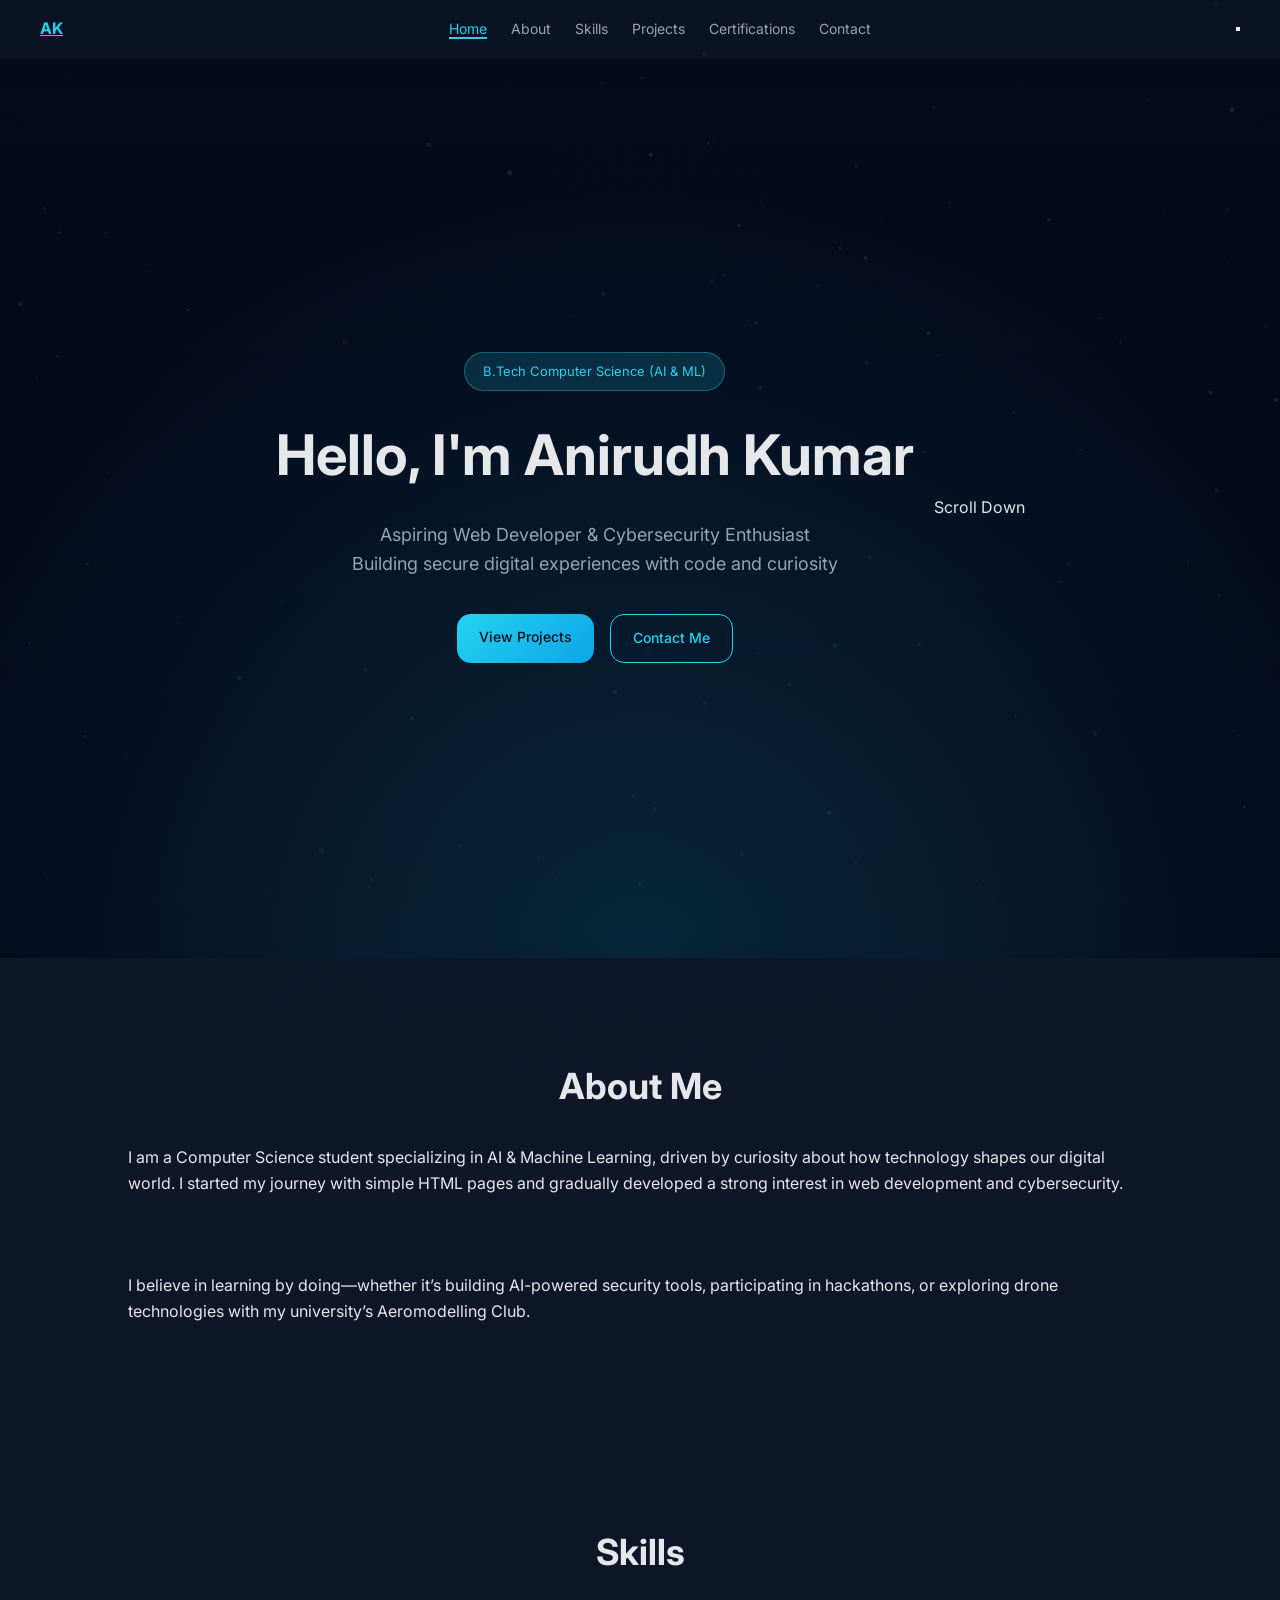
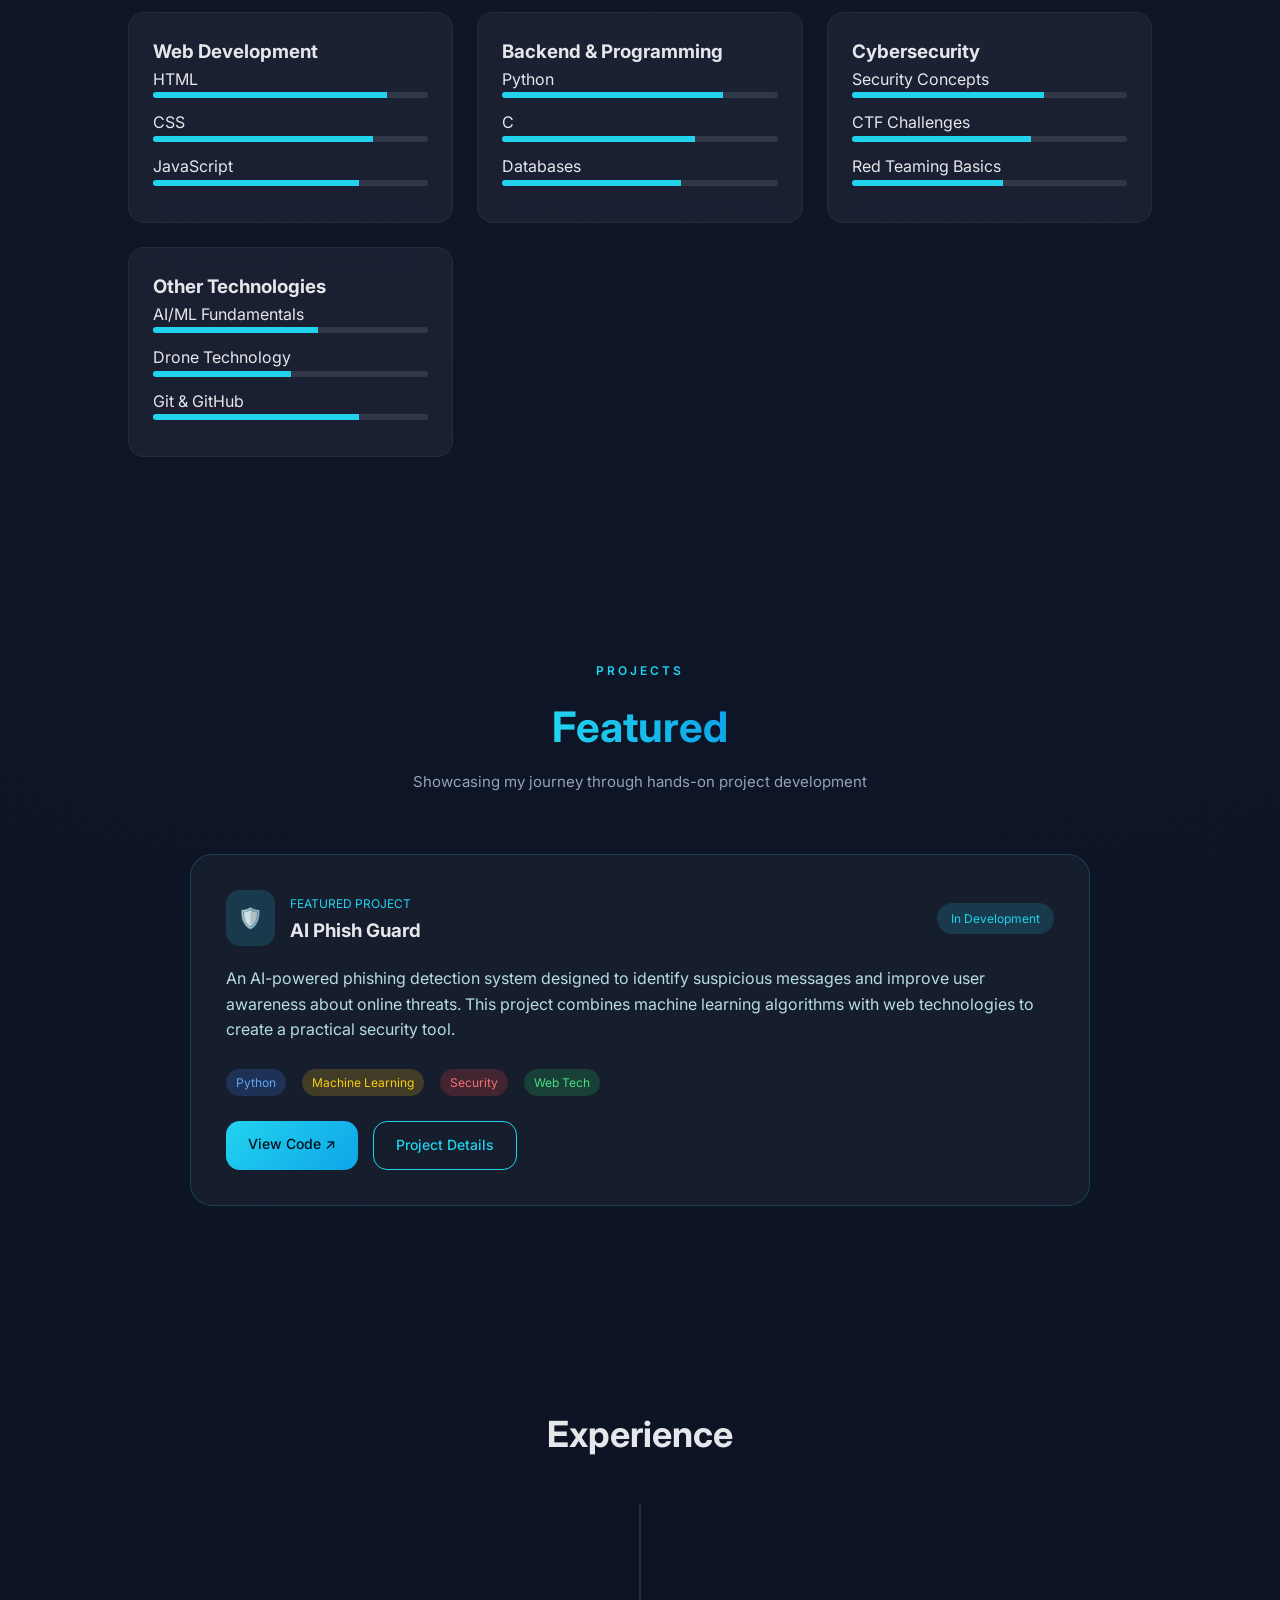
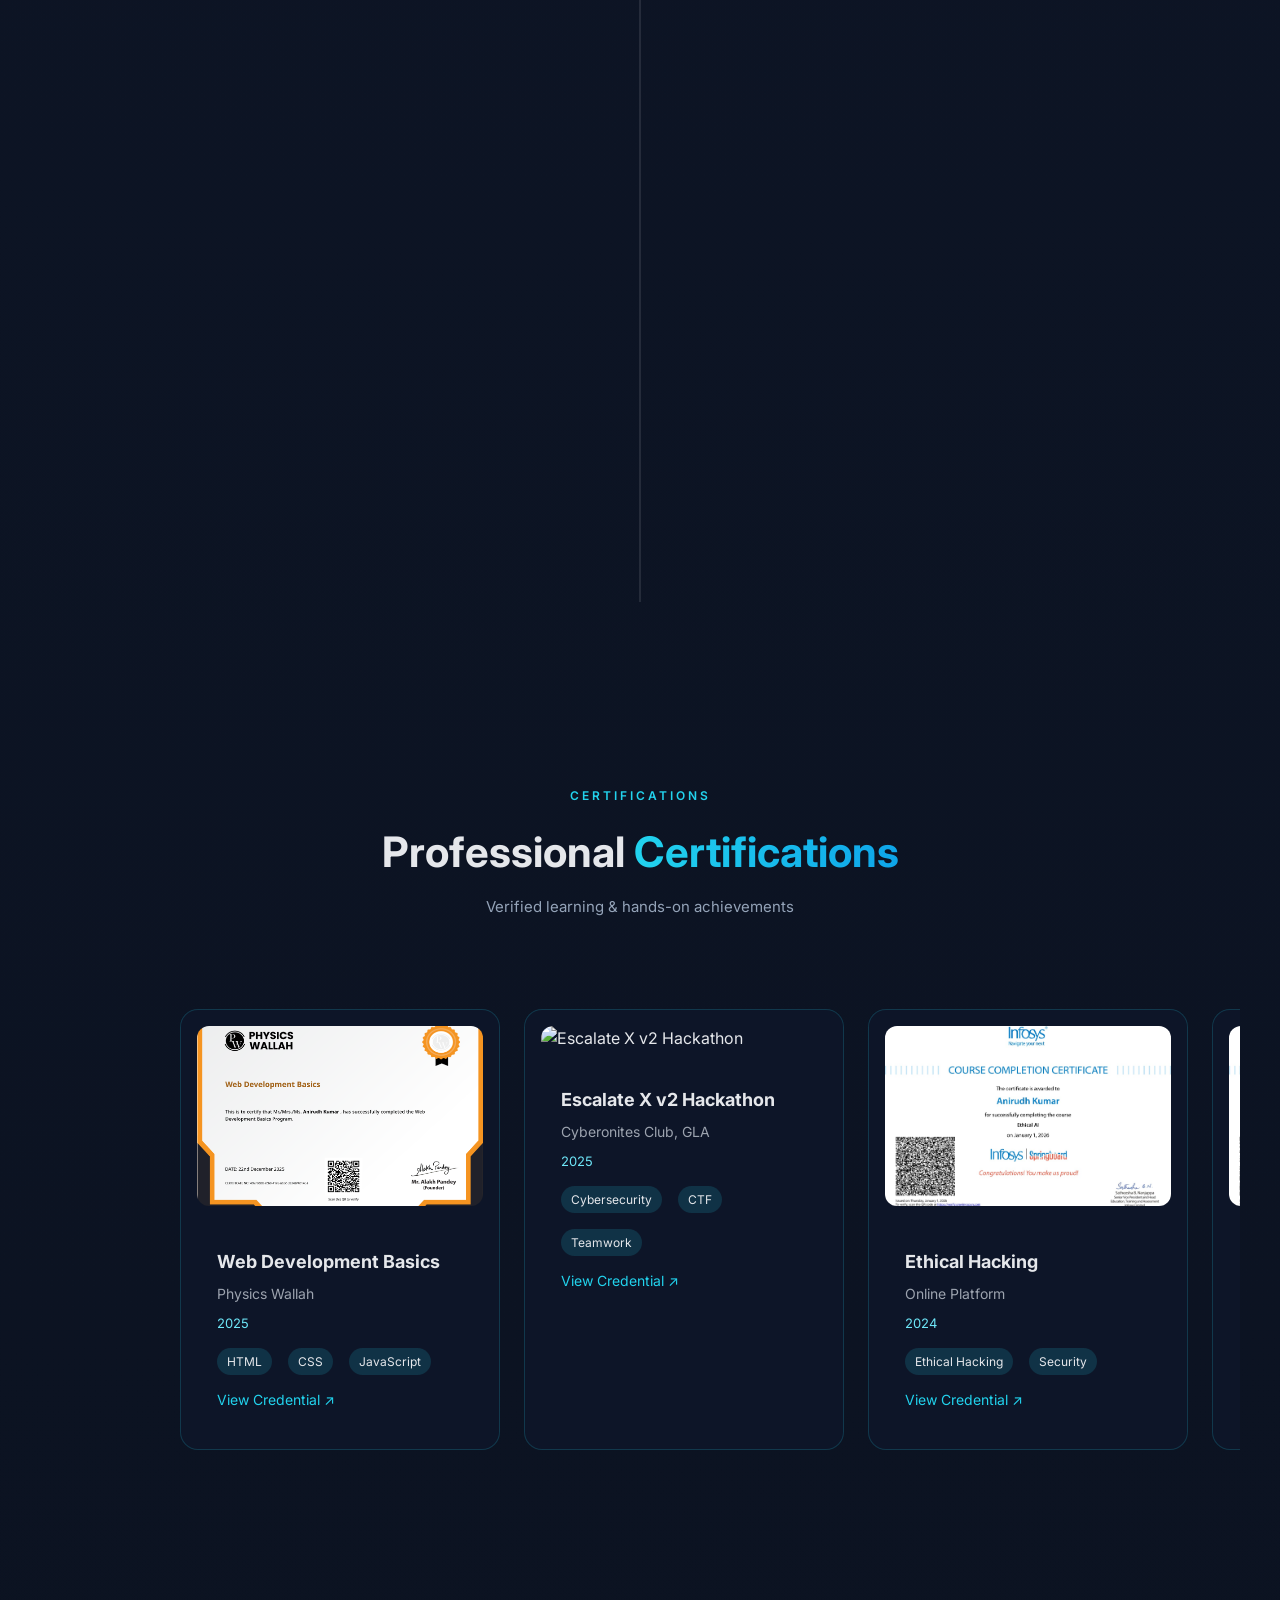
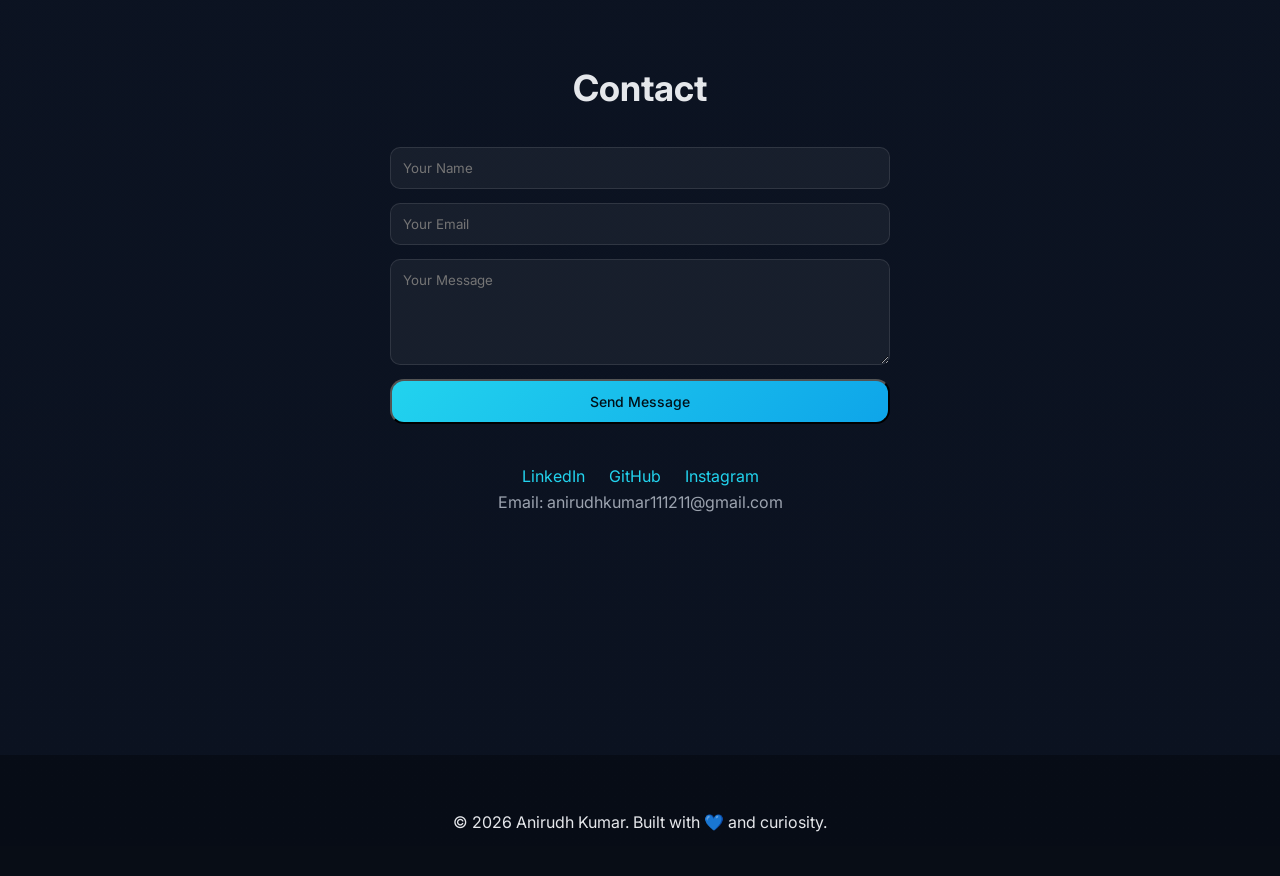
==== Protoflio 2.0/index.html @ 71909041 "Add files via upload" ====
<!DOCTYPE html>
<html lang="en">
<head>
  <meta charset="UTF-8" />
  <meta name="viewport" content="width=device-width, initial-scale=1.0" />
  <title>Anirudh Kumar | Developer Portfolio</title>
  <meta name="description" content="Anirudh Kumar — Aspiring Web Developer & Cybersecurity Enthusiast. B.Tech Computer Science (AI & ML) student building secure digital experiences." />

  <!-- Google Fonts — Inter + Outfit -->
  <link rel="preconnect" href="https://fonts.googleapis.com" />
  <link rel="preconnect" href="https://fonts.gstatic.com" crossorigin />
  <link
    href="https://fonts.googleapis.com/css2?family=Inter:wght@300;400;500;600;700;800&family=Outfit:wght@400;500;600;700;800&display=swap"
    rel="stylesheet"
  />

  <!-- Lucide Icons (lightweight) -->
  <script src="https://unpkg.com/lucide@latest/dist/umd/lucide.min.js"></script>

  <link rel="stylesheet" href="style.css" />
</head>
<body>

  <!-- BACKGROUND CANVAS -->
  <canvas id="ocean" aria-hidden="true"></canvas>

  <!-- ═══════════════ NAVBAR ═══════════════ -->
  <header class="navbar" id="navbar">
    <a href="#home" class="logo" aria-label="Home">
      <span class="logo-text">AK</span>
      <span class="logo-dot"></span>
    </a>

    <nav class="nav-links" id="navLinks">
      <a href="#home" class="active">Home</a>
      <a href="#about">About</a>
      <a href="#skills">Skills</a>
      <a href="#projects">Projects</a>
      <a href="#certifications">Certifications</a>
      <a href="#contact">Contact</a>
    </nav>

    <button class="hamburger" id="hamburger" aria-label="Toggle navigation">
      <span></span>
      <span></span>
      <span></span>
    </button>
  </header>

  <!-- ═══════════════ HERO ═══════════════ -->
  <section id="home" class="hero">
    <div class="hero-gradient-overlay"></div>
    <div class="hero-overlay"></div>

    <div class="hero-content">
      <div class="hero-badge fade-in">
        <i data-lucide="graduation-cap" class="badge-icon"></i>
        B.Tech Computer Science (AI & ML)
      </div>

      <h1 class="hero-title fade-in delay-1">
        <span class="hero-greeting">Hello, I'm</span>
        <span class="hero-name">Anirudh Kumar</span>
      </h1>

      <p class="hero-subtitle fade-in delay-2">
        Aspiring Web Developer & Cybersecurity Enthusiast<br />
        Building secure digital experiences with code and curiosity
      </p>

      <div class="hero-buttons fade-in delay-3">
        <a href="#projects" class="btn primary">
          <i data-lucide="folder-open"></i>
          View Projects
        </a>
        <a href="#contact" class="btn outline">
          <i data-lucide="mail"></i>
          Contact Me
        </a>
      </div>
    </div>

    <div class="scroll-indicator fade-in delay-4">
      <div class="scroll-mouse">
        <div class="scroll-dot"></div>
      </div>
      <span>Scroll Down</span>
    </div>
  </section>

  <!-- ═══════════════ ABOUT ═══════════════ -->
  <section id="about" class="section-container reveal">
    <div class="section-header">
      <span class="section-label">
        <i data-lucide="user"></i>
        ABOUT
      </span>
      <h2>About <span class="gradient-text">Me</span></h2>
      <p class="section-subtitle">
        A brief introduction about who I am and what I do
      </p>
    </div>
    <div id="aboutContent" class="about-content"></div>
  </section>

  <!-- ═══════════════ SKILLS ═══════════════ -->
  <section id="skills" class="section-container reveal">
    <div class="section-header">
      <span class="section-label">
        <i data-lucide="code-2"></i>
        SKILLS
      </span>
      <h2>My <span class="gradient-text">Skills</span></h2>
      <p class="section-subtitle">
        Technologies and domains I work with
      </p>
    </div>
    <div id="skillsContent" class="skills-grid"></div>
  </section>

  <!-- ═══════════════ PROJECTS ═══════════════ -->
  <section id="projects" class="section-container reveal">
    <div class="section-header">
      <span class="section-label">
        <i data-lucide="rocket"></i>
        PROJECTS
      </span>
      <h2><span class="gradient-text">Featured</span></h2>
      <p class="section-subtitle" id="projectsSubtitle">
        Showcasing my journey through hands-on project development
      </p>
    </div>
    <div id="featuredProject"></div>
  </section>

  <!-- ═══════════════ EXPERIENCE ═══════════════ -->
  <section id="experience" class="section-container reveal">
    <div class="section-header">
      <span class="section-label">
        <i data-lucide="briefcase"></i>
        EXPERIENCE
      </span>
      <h2>My <span class="gradient-text">Experience</span></h2>
      <p class="section-subtitle">
        Learning and growth through practical exposure
      </p>
    </div>
    <div id="experienceContent"></div>
  </section>

  <!-- ═══════════════ CERTIFICATIONS ═══════════════ -->
  <section id="certifications" class="section-container reveal">
    <div class="section-header">
      <span class="section-label">
        <i data-lucide="award"></i>
        CERTIFICATIONS
      </span>
      <h2>Professional <span class="gradient-text">Certifications</span></h2>
      <p class="section-subtitle">
        Verified learning & hands-on achievements
      </p>
    </div>

    <div class="cert-wrapper">
      <button class="cert-arrow left" aria-label="Scroll left">
        <i data-lucide="chevron-left"></i>
      </button>

      <div class="cert-scroll">
        <div class="cert-grid">
          <!-- Cert cards rendered by JS -->
        </div>
      </div>

      <button class="cert-arrow right" aria-label="Scroll right">
        <i data-lucide="chevron-right"></i>
      </button>
    </div>
  </section>

  <!-- ═══════════════ CONTACT ═══════════════ -->
  <section id="contact" class="section-container reveal">
    <div class="section-header">
      <span class="section-label">
        <i data-lucide="send"></i>
        CONTACT
      </span>
      <h2>Get In <span class="gradient-text">Touch</span></h2>
      <p class="section-subtitle">
        Feel free to reach out for collaboration or queries
      </p>
    </div>
    <div id="contactContent"></div>
  </section>

  <!-- ═══════════════ FOOTER ═══════════════ -->
  <footer class="footer">
    <div class="footer-divider"></div>
    <div class="footer-content">
      <div class="footer-socials" id="footerSocialIcons"></div>
      <p class="footer-copy">© 2026 Anirudh Kumar. Built with <span class="heart">💙</span> and curiosity.</p>
    </div>
  </footer>

  <!-- SCRIPT -->
  <script src="script.js"></script>

</body>
</html>
---- Protoflio 2.0/style.css ----
:root {
  --bg-dark: #0b1220;
  --bg-card: rgba(255, 255, 255, 0.05);
  --accent: #22d3ee;
  --text-main: #e5e7eb;
  --text-muted: #9ca3af;
}

* {
  margin: 0;
  padding: 0;
  box-sizing: border-box;
  font-family: 'Inter', sans-serif;
}

body {
  background: radial-gradient(circle at top, #0f172a, var(--bg-dark));
  color: var(--text-main);
  line-height: 1.6;
}

/* NAVBAR */
.navbar {
  position: fixed;
  top: 0;
  width: 100%;
  padding: 16px 40px;
  display: flex;
  justify-content: space-between;
  align-items: center;
  background: rgba(11, 18, 32, 0.7);
  backdrop-filter: blur(10px);
  z-index: 100;
}

/* OCEAN PARTICLES */
#ocean {
  position: fixed;
  top: 0;
  left: 0;
  width: 100%;
  height: 100%;
  z-index: -1;
  pointer-events: none;
}

section {
  scroll-margin-top: 100px;
}

#contact {
  padding-bottom: 140px;
}

.navbar nav a {
  margin-left: 20px;
  color: var(--text-muted);
  text-decoration: none;
  font-size: 14px;
}

.navbar nav a:hover {
  color: var(--accent);
}

.logo {
  font-weight: 700;
  color: var(--accent);
}

/* =========================
   HERO – IMAGE BACKGROUND
========================= */

.hero {
  position: relative;
  min-height: 100vh;
  display: flex;
  align-items: center;
  justify-content: center;
  text-align: center;
  overflow: hidden;

  /* 🔥 Background image */
  background: 
    linear-gradient(
      rgba(2, 6, 23, 0.75),
      rgba(2, 6, 23, 0.85)
    ),
    url("assets/images/hero-bg.jpg");

  background-size: cover;
  background-position: center;
  background-repeat: no-repeat;
}

/* optional texture overlay */
.hero-overlay {
  position: absolute;
  inset: 0;
  background: radial-gradient(
    circle at bottom,
    rgba(34, 211, 238, 0.15),
    transparent 70%
  );
  pointer-events: none;
}

.hero-content {
  position: relative;
  z-index: 2;
  max-width: 900px;
  padding: 0 20px;
}

.hero-title {
  font-size: clamp(48px, 7vw, 80px);
  font-weight: 800;
  margin-bottom: 20px;
}

.hero-subtitle {
  color: #94a3b8;
  font-size: 18px;
  max-width: 700px;
  margin: 0 auto 36px;
}

.hero-badge {
  display: inline-block;
  margin-bottom: 20px;
  padding: 8px 18px;
  border-radius: 999px;
  font-size: 13px;
  color: #22d3ee;
  background: rgba(34, 211, 238, 0.15);
  border: 1px solid rgba(34, 211, 238, 0.35);
}

.badge {
  display: inline-block;
  padding: 6px 14px;
  border-radius: 999px;
  background: rgba(34, 211, 238, 0.1);
  color: var(--accent);
  font-size: 13px;
  margin-bottom: 16px;
}

.hero h1 {
  font-size: 56px;
  font-weight: 700;
}

.subtitle {
  margin: 20px 0 30px;
  color: var(--text-muted);
}

.hero-buttons {
  display: flex;
  gap: 16px;
  justify-content: center;
}

/* BUTTONS */
.btn {
  padding: 12px 22px;
  border-radius: 10px;
  text-decoration: none;
  font-weight: 500;
  transition: 0.3s ease;
}

.btn.primary {
  background: var(--accent);
  color: #000;
}

.btn.primary:hover {
  transform: translateY(-2px);
}

.btn.outline {
  border: 1px solid var(--accent);
  color: var(--accent);
}

.btn.outline:hover {
  background: rgba(34, 211, 238, 0.1);
}
.section {
  padding: 100px 10%;
}

.section h2 {
  font-size: 36px;
  margin-bottom: 30px;
  text-align: center;
}

.grid {
  display: grid;
  grid-template-columns: repeat(auto-fit, minmax(260px, 1fr));
  gap: 24px;
}

.card {
  background: var(--bg-card);
  padding: 24px;
  border-radius: 16px;
  backdrop-filter: blur(12px);
  border: 1px solid rgba(255,255,255,0.05);
}

.bar {
  background: rgba(255,255,255,0.1);
  border-radius: 6px;
  overflow: hidden;
  margin-bottom: 12px;
}

.bar span {
  display: block;
  height: 6px;
  background: var(--accent);
}

.tags span {
  display: inline-block;
  margin: 6px 6px 0 0;
  padding: 4px 10px;
  border-radius: 999px;
  background: rgba(34,211,238,0.15);
  font-size: 12px;
}
/* TIMELINE */
.timeline {
  position: relative;
  margin-top: 40px;
}

.timeline::before {
  content: "";
  position: absolute;
  left: 50%;
  width: 2px;
  height: 100%;
  background: rgba(255,255,255,0.1);
  transform: translateX(-50%);
}

.timeline-item {
  position: relative;
  width: 50%;
  padding: 20px 40px;
}

.timeline-item:nth-child(odd) {
  left: 0;
  text-align: right;
}

.timeline-item:nth-child(even) {
  left: 50%;
}

.timeline-dot {
  position: absolute;
  top: 30px;
  width: 12px;
  height: 12px;
  background: var(--accent);
  border-radius: 50%;
}

.timeline-item:nth-child(odd) .timeline-dot {
  right: -6px;
}

.timeline-item:nth-child(even) .timeline-dot {
  left: -6px;
}

.timeline-card {
  background: var(--bg-card);
  padding: 20px;
  border-radius: 14px;
  backdrop-filter: blur(10px);
}

.timeline-card .year {
  font-size: 12px;
  color: var(--accent);
}

.timeline-card .type {
  font-size: 13px;
  color: var(--text-muted);
}
.fade {
  opacity: 0;
  transform: translateY(30px);
  transition: 0.8s ease;
}

.fade.show {
  opacity: 1;
  transform: translateY(0);
}
/* CERTIFICATIONS */
.cert-card {
  min-width: 380px;        /* was probably ~300 */
  max-width: 380px;
  padding: 24px;
  border-radius: 18px;
}


.cert-icon {
  font-size: 32px;
  margin-bottom: 12px;
}

.cert-card .issuer {
  color: var(--text-muted);
  font-size: 14px;
}

.cert-card .year {
  display: inline-block;
  margin-top: 8px;
  font-size: 12px;
  color: var(--accent);
}
/* CONTACT */
.contact-form {
  max-width: 500px;
  margin: 0 auto 40px;
  display: flex;
  flex-direction: column;
  gap: 14px;
}

.contact-form input,
.contact-form textarea {
  background: rgba(255,255,255,0.05);
  border: 1px solid rgba(255,255,255,0.1);
  padding: 12px;
  border-radius: 10px;
  color: var(--text-main);
}

.contact-form input:focus,
.contact-form textarea:focus {
  outline: none;
  border-color: var(--accent);
}

.contact-links {
  text-align: center;
  color: var(--text-muted);
}

.contact-links a {
  margin: 0 10px;
  color: var(--accent);
  text-decoration: none;
}
@media (max-width: 768px) {
  .navbar {
    padding: 14px 20px;
  }

  .navbar nav {
    display: none; /* simple mobile nav for now */
  }

  .hero h1 {
    font-size: 40px;
  }

  .section {
    padding: 80px 6%;
  }

  .timeline::before {
    left: 10px;
  }

  .timeline-item,
  .timeline-item:nth-child(even),
  .timeline-item:nth-child(odd) {
    width: 100%;
    left: 0;
    text-align: left;
    padding-left: 40px;
  }

  .timeline-dot {
    left: 4px;
  }
}
/* =========================
   CONTACT SOCIAL ICONS
========================= */

.social-icons {
  display: flex;
  gap: 18px;
  margin-top: 20px;
}

.social-icon {
  width: 52px;
  height: 52px;
  border-radius: 14px;
  display: flex;
  align-items: center;
  justify-content: center;
  background: rgba(255, 255, 255, 0.06);
  border: 1px solid rgba(0, 255, 255, 0.18);
  color: #6ee7f9;
  font-size: 22px;
  text-decoration: none;
  transition: all 0.3s ease;
  backdrop-filter: blur(10px);
}

.social-icon:hover {
  background: linear-gradient(135deg, #22d3ee, #0ea5e9);
  color: #001018;
  transform: translateY(-6px) scale(1.05);
  box-shadow: 0 0 20px rgba(34, 211, 238, 0.55);
}
#contact .social-icons {
  justify-content: center;
}
@media (max-width: 768px) {
  .social-icons {
    justify-content: center;
    flex-wrap: wrap;
  }

  .social-icon {
    width: 48px;
    height: 48px;
    font-size: 20px;
  }
}
/* =========================
   SCROLL ANIMATIONS
========================= */

.fade-up {
  opacity: 0;
  transform: translateY(40px);
  transition: all 0.8s ease;
}

.fade-up.show {
  opacity: 1;
  transform: translateY(0);
}

.nav-links a.active {
  color: #22d3ee;
  border-bottom: 2px solid #22d3ee;
}
.footer {
  text-align: center;
  padding: 40px 20px;
  background: rgba(0, 0, 0, 0.3);
}

.footer-socials {
  display: flex;
  justify-content: center;
  gap: 20px;
  margin-bottom: 15px;
}

.footer-socials a {
  color: #6ee7f9;
  font-size: 20px;
  transition: all 0.3s ease;
}

.footer-socials a:hover {
  color: #22d3ee;
  transform: translateY(-4px);
}
/* PROJECTS */
#projects {
  padding: 100px 8%;
}

.projects-header {
  text-align: center;
  margin-bottom: 50px;
}

.section-label {
  color: #22d3ee;
  letter-spacing: 3px;
  font-size: 12px;
}

.projects-header h2 {
  font-size: 42px;
  margin: 10px 0;
}

.projects-header h2 span {
  background: linear-gradient(90deg, #22d3ee, #0ea5e9);
  background-clip: text;          /* standard */
  -webkit-background-clip: text;  /* chrome/safari */
  color: transparent;
}

.featured-card {
  max-width: 900px;
  margin: auto;
  padding: 35px;
  border-radius: 22px;
  background: rgba(255, 255, 255, 0.04);
  border: 1px solid rgba(34, 211, 238, 0.2);
  backdrop-filter: blur(18px);
}

.featured-header {
  display: flex;
  align-items: center;
  gap: 15px;
}

.featured-header .icon {
  background: rgba(34, 211, 238, 0.15);
  padding: 12px;
  border-radius: 14px;
  font-size: 20px;
}

.featured-label {
  color: #22d3ee;
  font-size: 12px;
}

.status {
  margin-left: auto;
  padding: 6px 14px;
  border-radius: 20px;
  background: rgba(34, 211, 238, 0.15);
  color: #22d3ee;
  font-size: 12px;
}

.project-desc {
  margin: 20px 0;
  color: #b6dce6;
}

.tags {
  display: flex;
  gap: 10px;
  flex-wrap: wrap;
}

.tag {
  padding: 6px 14px;
  border-radius: 20px;
  font-size: 12px;
}

.tag.blue { background: rgba(59,130,246,.2); color:#60a5fa }
.tag.yellow { background: rgba(234,179,8,.2); color:#facc15 }
.tag.red { background: rgba(239,68,68,.2); color:#f87171 }
.tag.green { background: rgba(34,197,94,.2); color:#4ade80 }

.project-actions {
  display: flex;
  gap: 15px;
  margin-top: 25px;
}

.btn {
  padding: 12px 22px;
  border-radius: 14px;
  font-size: 14px;
  text-decoration: none;
  transition: 0.3s;
}

.btn.primary {
  background: linear-gradient(135deg, #22d3ee, #0ea5e9);
  color: #001018;
}

.btn.primary:hover {
  transform: translateY(-3px);
  box-shadow: 0 0 20px rgba(34,211,238,.6);
}

.btn.outline {
  border: 1px solid #22d3ee;
  color: #22d3ee;
}

.btn.outline:hover {
  background: rgba(34,211,238,.1);
}
.section-header {
  text-align: center;
  margin-bottom: 60px;
}

.section-label {
  color: #22d3ee;
  letter-spacing: 3px;
  font-size: 12px;
  font-weight: 600;
}

.section-header h2 {
  font-size: 42px;
  margin: 10px 0;
  font-weight: 700;
}

.section-header h2 span {
  background: linear-gradient(90deg, #22d3ee, #0ea5e9);
  -webkit-background-clip: text;
  background-clip: text;
  color: transparent;
}

.section-subtitle {
  color: #94a3b8;
  font-size: 15px;
  max-width: 600px;
  margin: 0 auto;
}
/* CERTIFICATIONS GRID */
.cert-grid {
  display: grid;
  grid-template-columns: repeat(auto-fit, minmax(280px, 1fr));
  gap: 30px;
}

.cert-card {
  background: rgba(255,255,255,0.04);
  border: 1px solid rgba(34,211,238,0.18);
  border-radius: 18px;
  overflow: hidden;
  backdrop-filter: blur(14px);
  transition: all 0.3s ease;
}

.cert-card:hover {
  transform: translateY(-10px);
  box-shadow: 0 0 30px rgba(34,211,238,0.35);
}

.cert-card img {
  width: 100%;
  height: 220px;           /* increase height */
  object-fit: contain;
  border-radius: 12px;
}

.cert-body {
  padding: 20px;
}

.cert-body h3 {
  font-size: 18px;
  margin-bottom: 6px;
}

.cert-body .issuer {
  font-size: 14px;
  color: #9ca3af;
}

.cert-body .date {
  font-size: 13px;
  color: #6ee7f9;
  margin: 8px 0;
}

.view-link {
  display: inline-block;
  margin-top: 14px;
  color: #22d3ee;
  text-decoration: none;
  font-size: 14px;
}

.view-link:hover {
  text-decoration: underline;
}

/* MOBILE */
@media (max-width: 600px) {
  .cert-card img {
    height: 160px;
  }
}

/* Certifications section full width */
#certifications {
  max-width: 1400px;   /* increase from default */
  margin: 0 auto;
  padding: 80px 40px;
}

/* === CERTIFICATION VISIBILITY FIX === */
.cert-card {
  opacity: 1 !important;
  transform: none !important;
}
#ocean {
  position: fixed;
  inset: 0;
  z-index: 0;
}

section,
.navbar,
.footer {
  position: relative;
  z-index: 2;
}
.cert-scroll {
  overflow-x: auto;
  display: flex;
}

/* hide ugly scrollbar (still scrollable) */
.cert-scroll::-webkit-scrollbar {
  height: 8px;
}
.cert-scroll::-webkit-scrollbar-thumb {
  background: rgba(34, 211, 238, 0.3);
  border-radius: 10px;
}
.cert-grid {
  display: flex;
  gap: 28px;
  padding: 10px 4px;
  width: max-content;
}
.cert-card {
  min-width: 320px;
  max-width: 320px;
  background: rgba(15, 23, 42, 0.85);
  border-radius: 18px;
  padding: 16px;
  scroll-snap-align: start;
  transition: transform 0.3s ease, box-shadow 0.3s ease;
}

.cert-card:hover {
  transform: translateY(-6px);
  box-shadow: 0 10px 30px rgba(34, 211, 238, 0.15);
}
.cert-card img {
  width: 100%;
  height: 180px;
  object-fit: cover;
  border-radius: 12px;
  margin-bottom: 14px;
}
.cert-wrapper {
  position: relative;
  width: 100%;
  margin-top: 40px;
}

.cert-scroll {
  overflow-x: auto;
  scroll-behavior: smooth;
  scrollbar-width: none;
}

.cert-scroll::-webkit-scrollbar {
  display: none;
}

.cert-grid {
  display: flex;
  gap: 24px;
  padding: 10px 60px; /* space for arrows */
  width: max-content;
}

.cert-arrow {
  position: absolute;
  top: 50%;
  transform: translateY(-50%);
  z-index: 10;

  width: 44px;
  height: 44px;
  border-radius: 50%;
  border: none;
  cursor: pointer;

  background: rgba(15, 23, 42, 0.95);
  color: #22d3ee;
  font-size: 22px;

  display: flex;
  align-items: center;
  justify-content: center;

  transition: all 0.25s ease;
}

.cert-arrow:hover {
  background: rgba(34, 211, 238, 0.2);
  transform: translateY(-50%) scale(1.1);
}

.cert-arrow.left {
  left: 8px;
}

.cert-arrow.right {
  right: 8px;
}

@media (min-width: 1400px) {
  #certifications {
    max-width: 100%;
    padding-left: 80px;
    padding-right: 80px;
  }
}

.cert-wrapper {
  position: relative;
  max-width: 1200px;
  margin: auto;
}

/* horizontal scroll */
.cert-scroll {
  display: flex;
  gap: 24px;
  overflow-x: auto;
  scroll-behavior: smooth;
  padding: 20px 80px; /* ⬅ space for arrows */
}

/* hide scrollbar */
.cert-scroll::-webkit-scrollbar {
  display: none;
}
.cert-scroll {
  scrollbar-width: none;
}

/* arrows */
.cert-arrow {
  position: absolute;
  top: 50%;
  transform: translateY(-50%);
  z-index: 10;

  width: 48px;
  height: 48px;
  border-radius: 50%;

  background: rgba(34, 211, 238, 0.15);
  border: 1px solid rgba(34, 211, 238, 0.4);
  color: #22d3ee;
  font-size: 28px;

  cursor: pointer;
  transition: 0.3s;
}

.cert-arrow:hover {
  background: rgba(34, 211, 238, 0.35);
}

/* ⬅ PUSH arrows OUTSIDE */
.cert-arrow.left {
  left: -60px;
}

.cert-arrow.right {
  right: -60px;
}

/* hidden state */
.cert-arrow.hidden {
  opacity: 0;
  pointer-events: none;
}
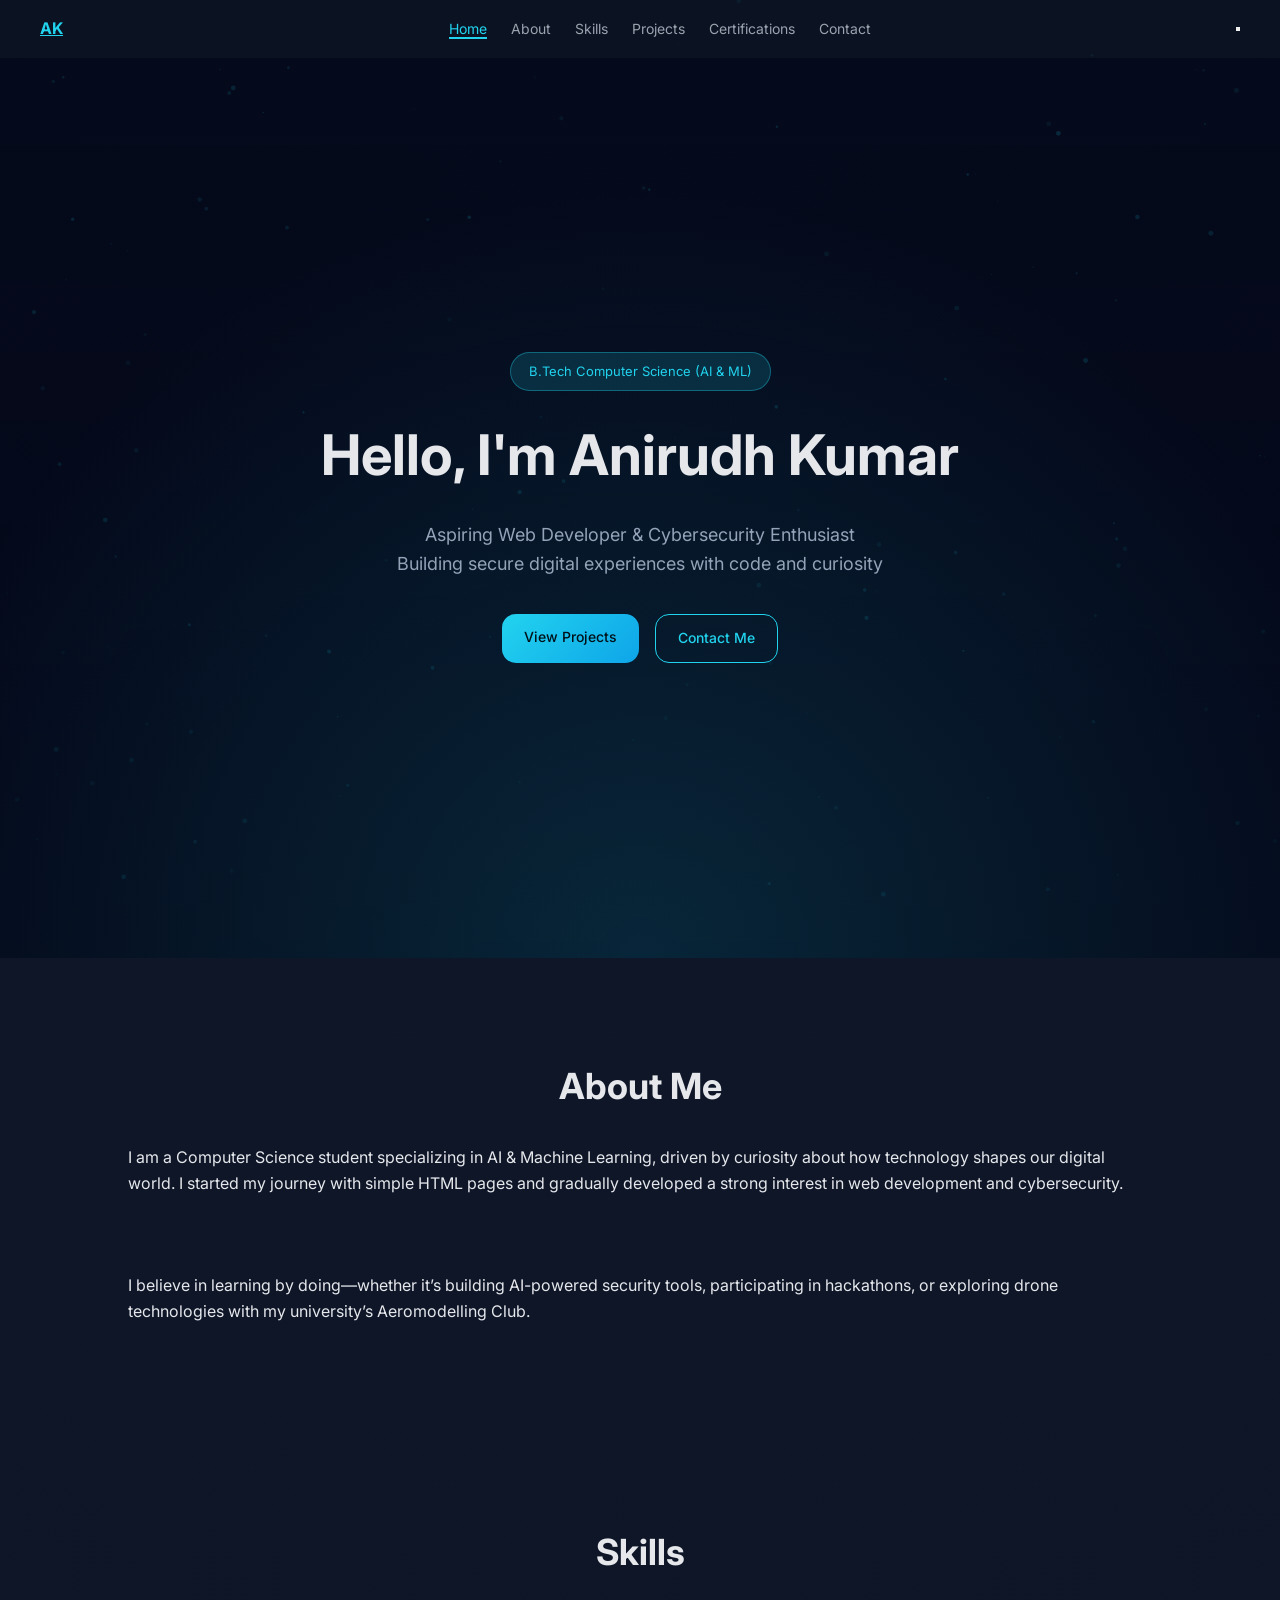
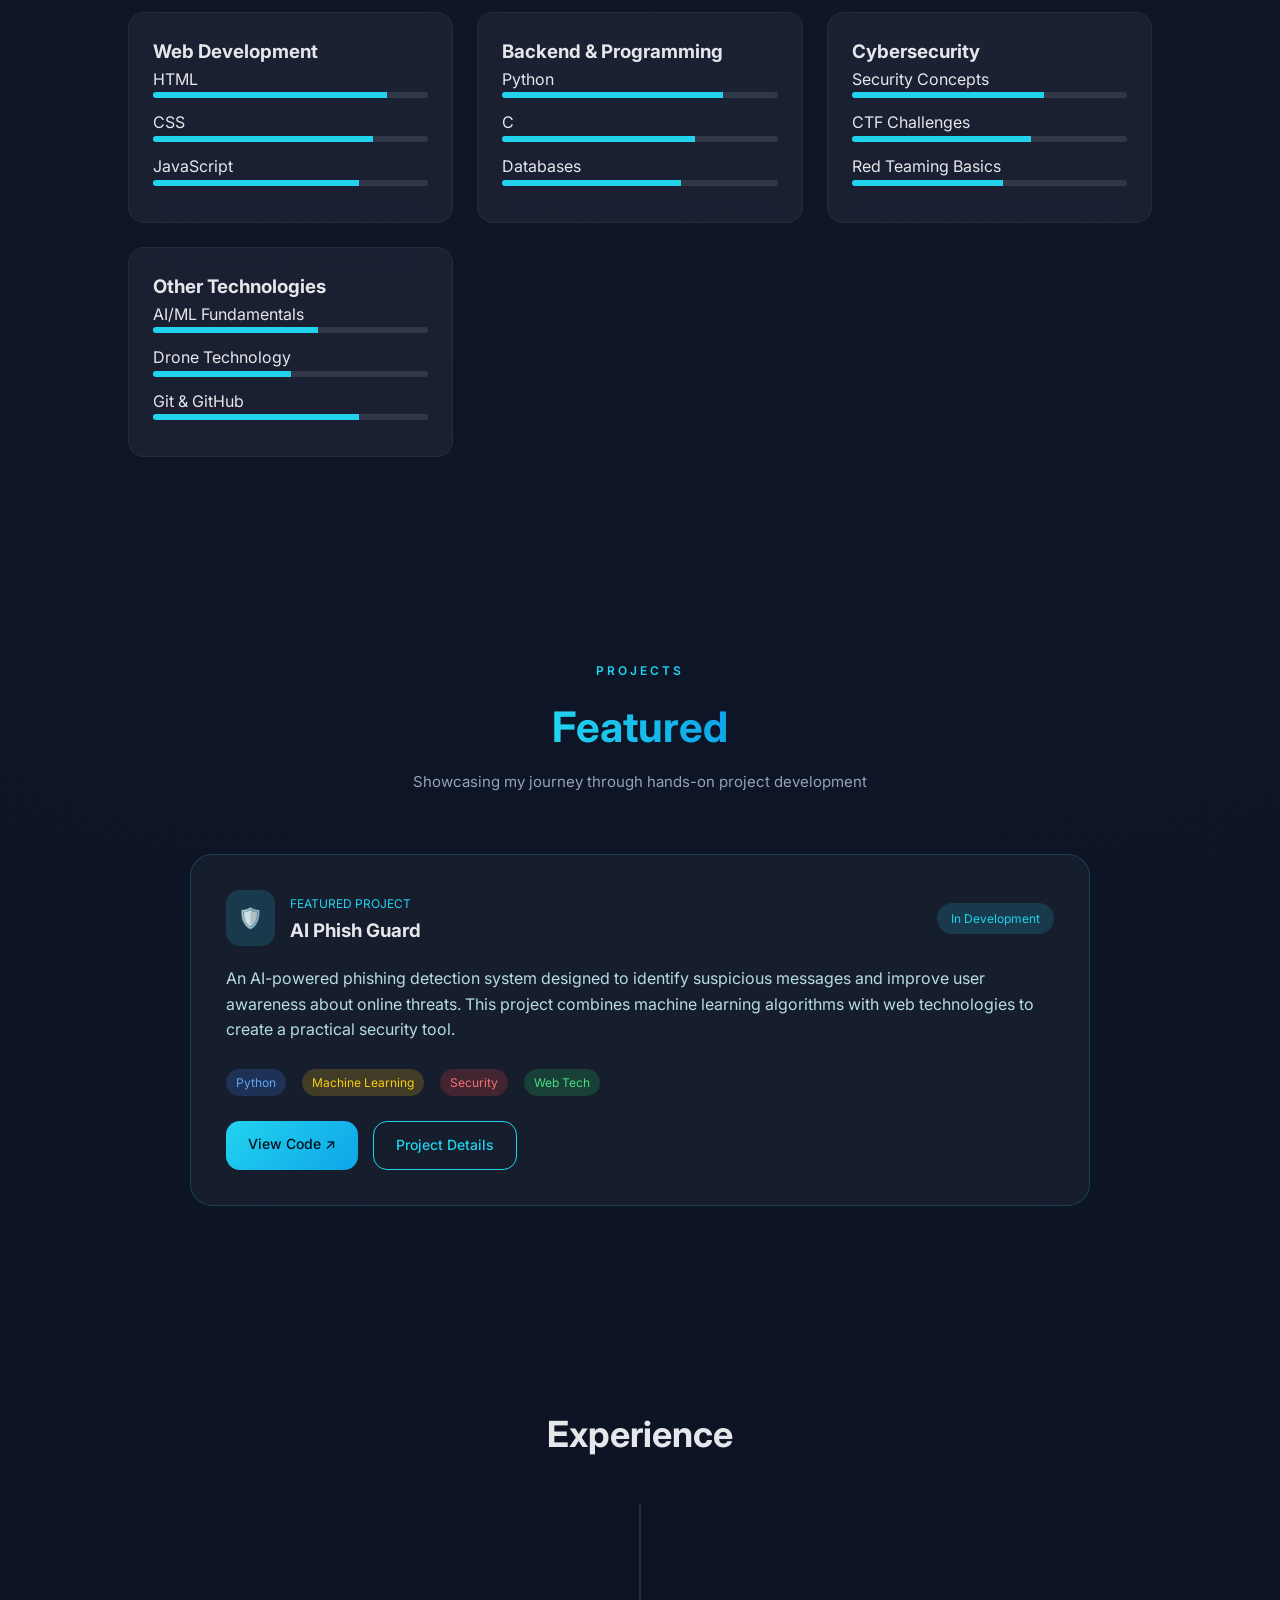
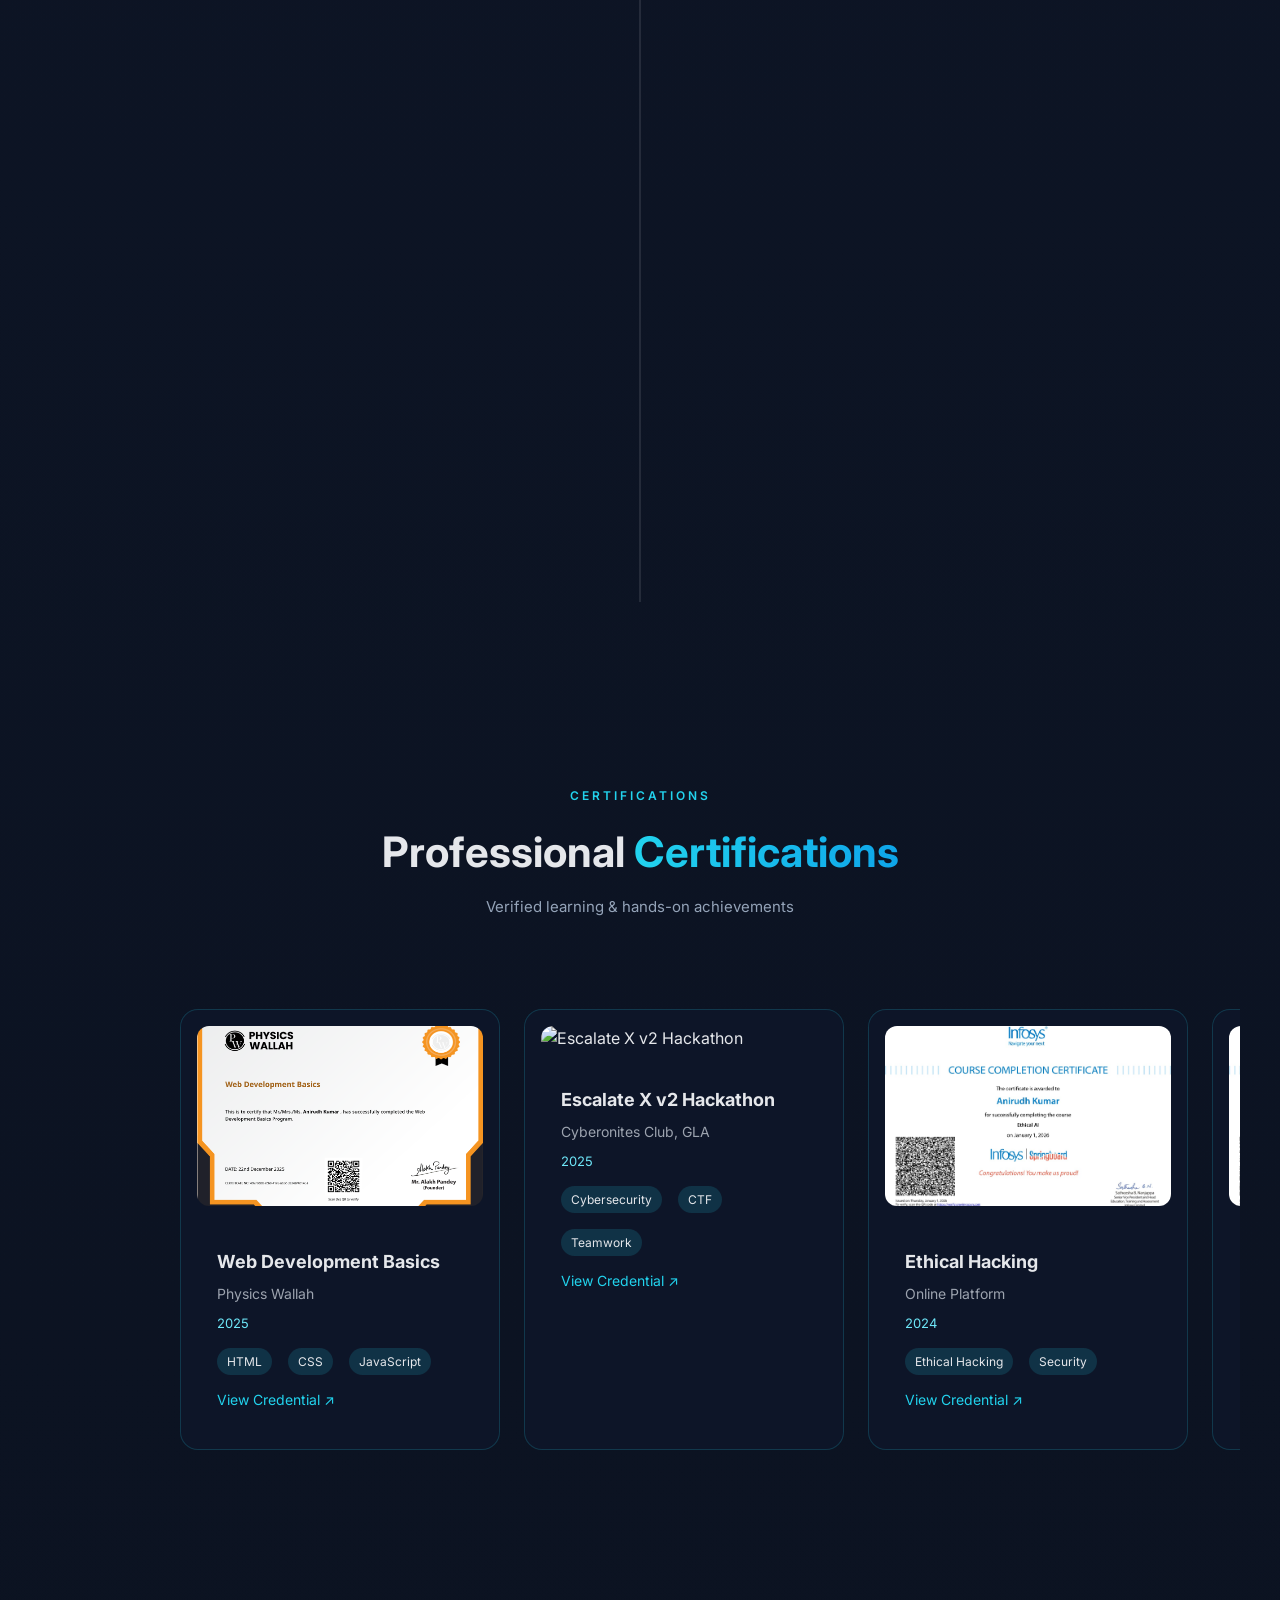
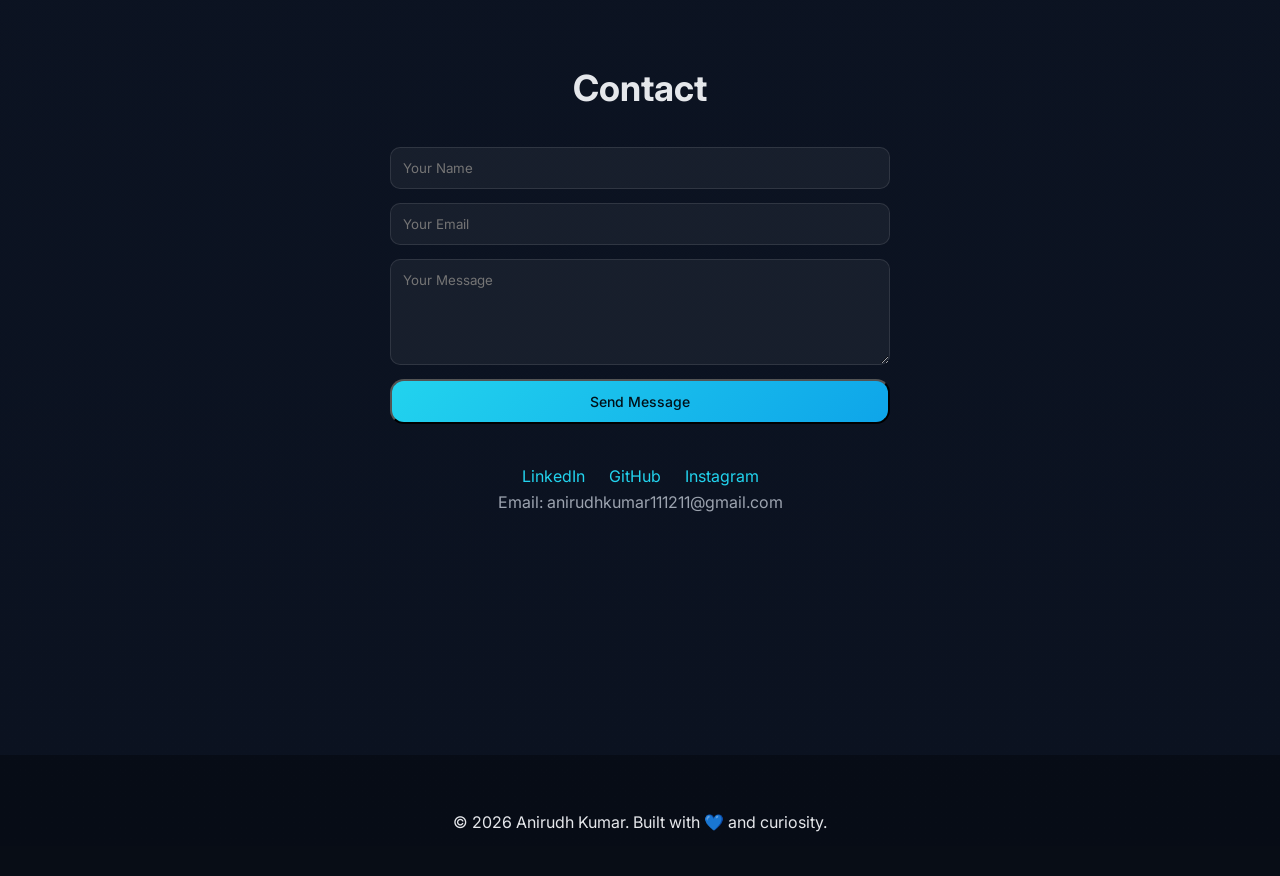
==== commit 93f840cf: "changes" ====
--- a/Protoflio 2.0/index.html
+++ b/Protoflio 2.0/index.html
@@ -79,13 +79,6 @@
         </a>
       </div>
     </div>
-
-    <div class="scroll-indicator fade-in delay-4">
-      <div class="scroll-mouse">
-        <div class="scroll-dot"></div>
-      </div>
-      <span>Scroll Down</span>
-    </div>
   </section>
 
   <!-- ═══════════════ ABOUT ═══════════════ -->
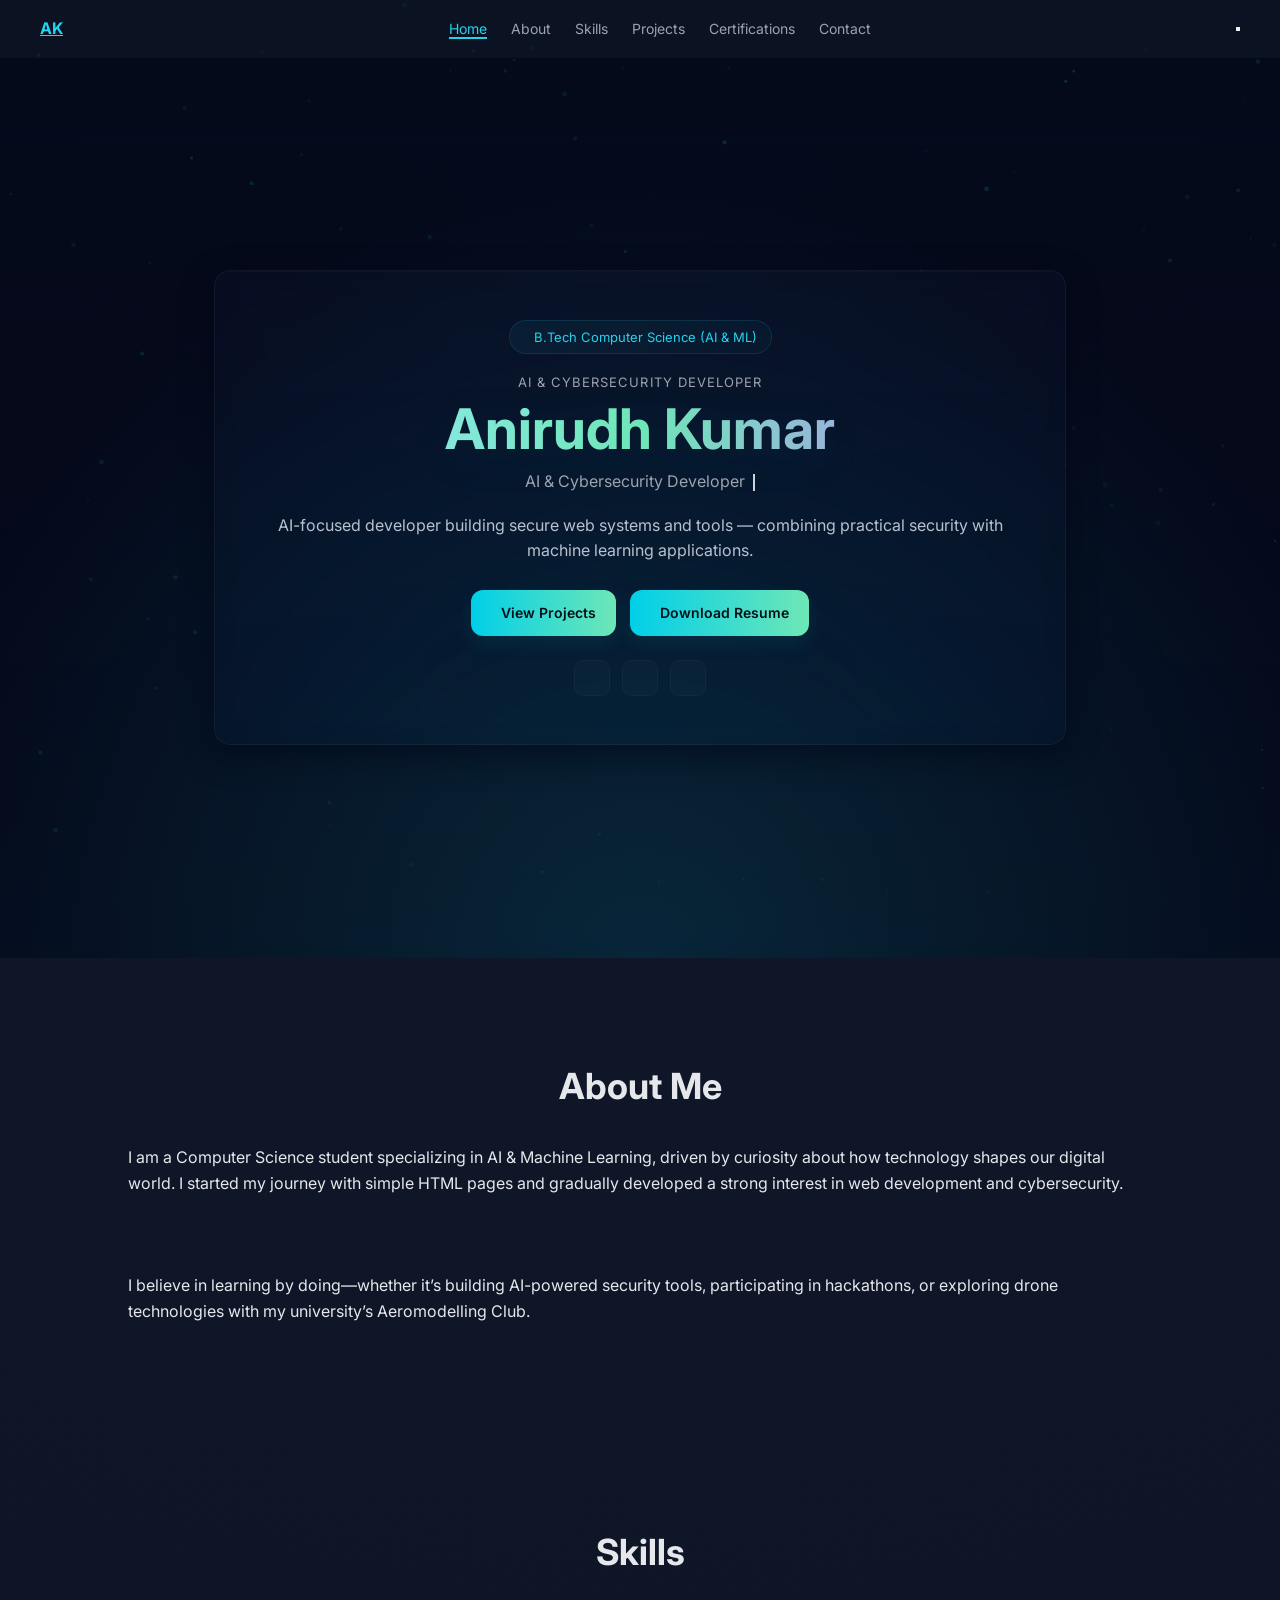
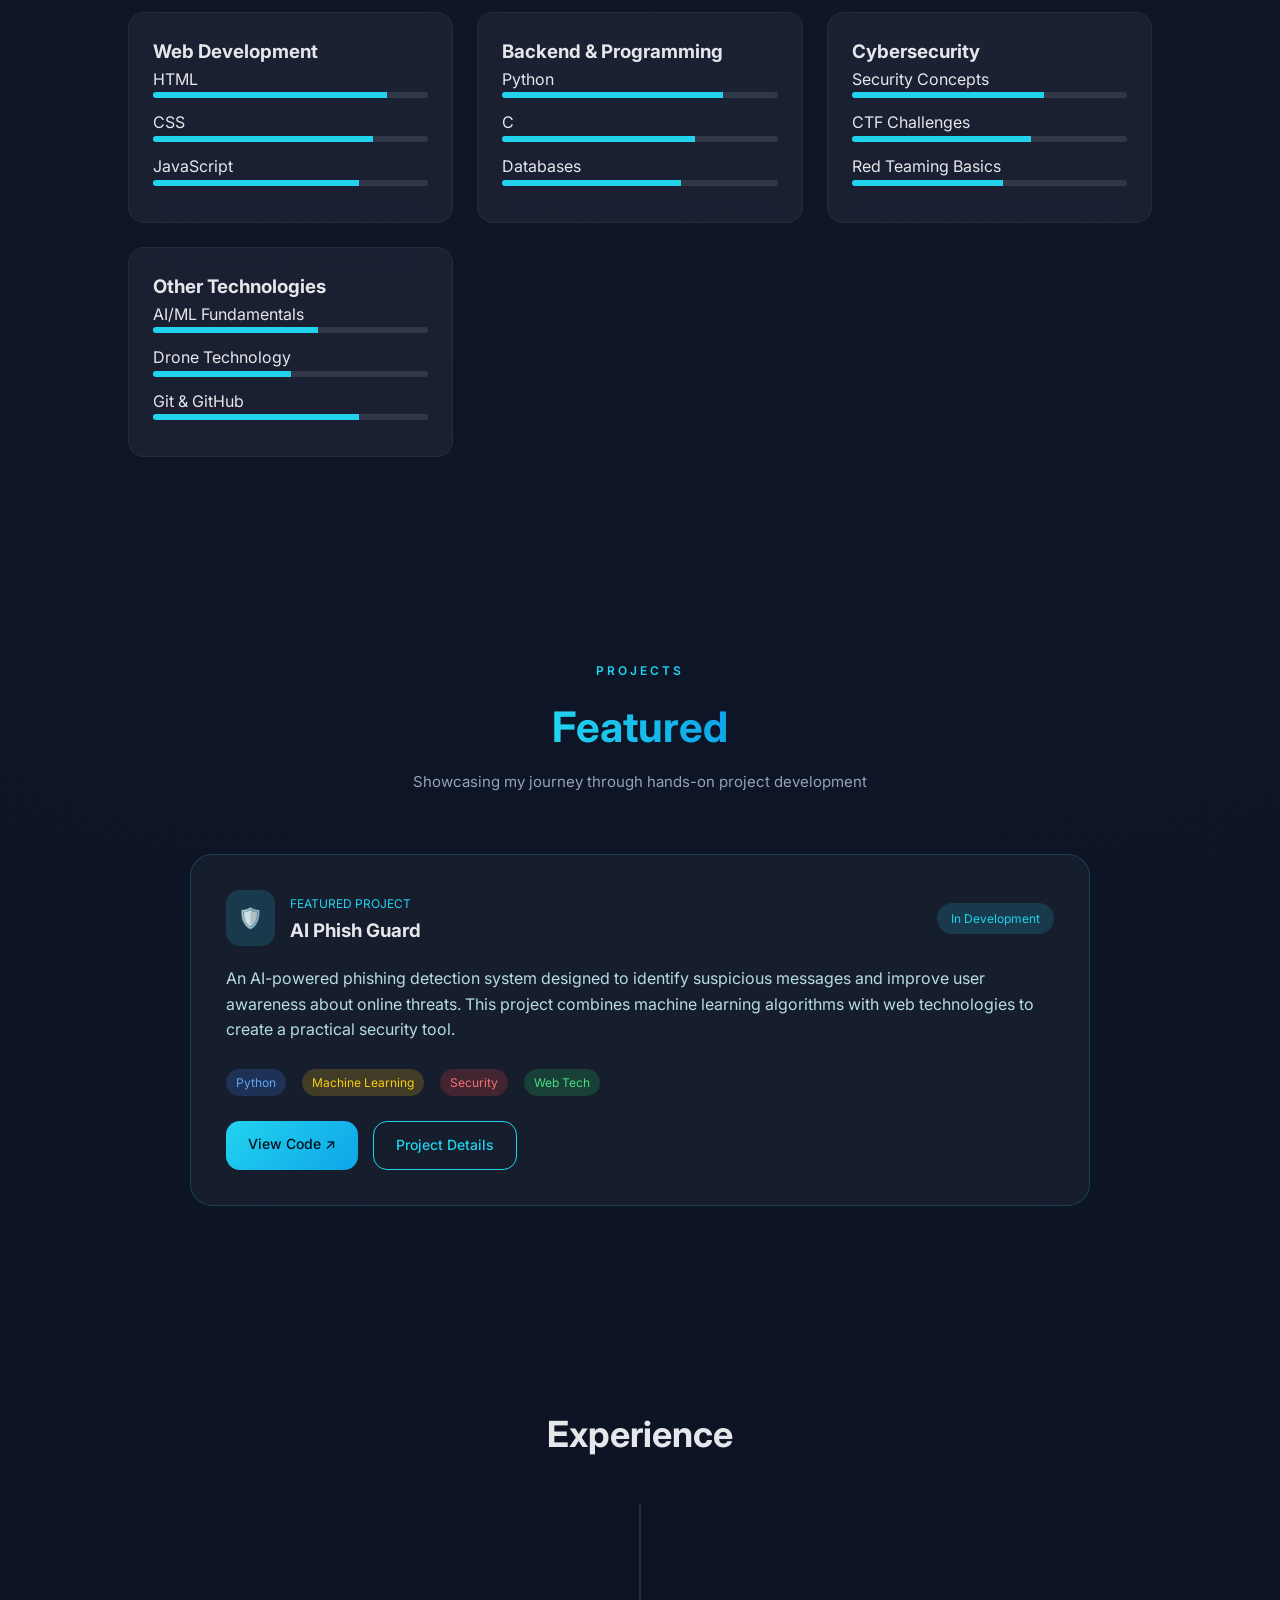
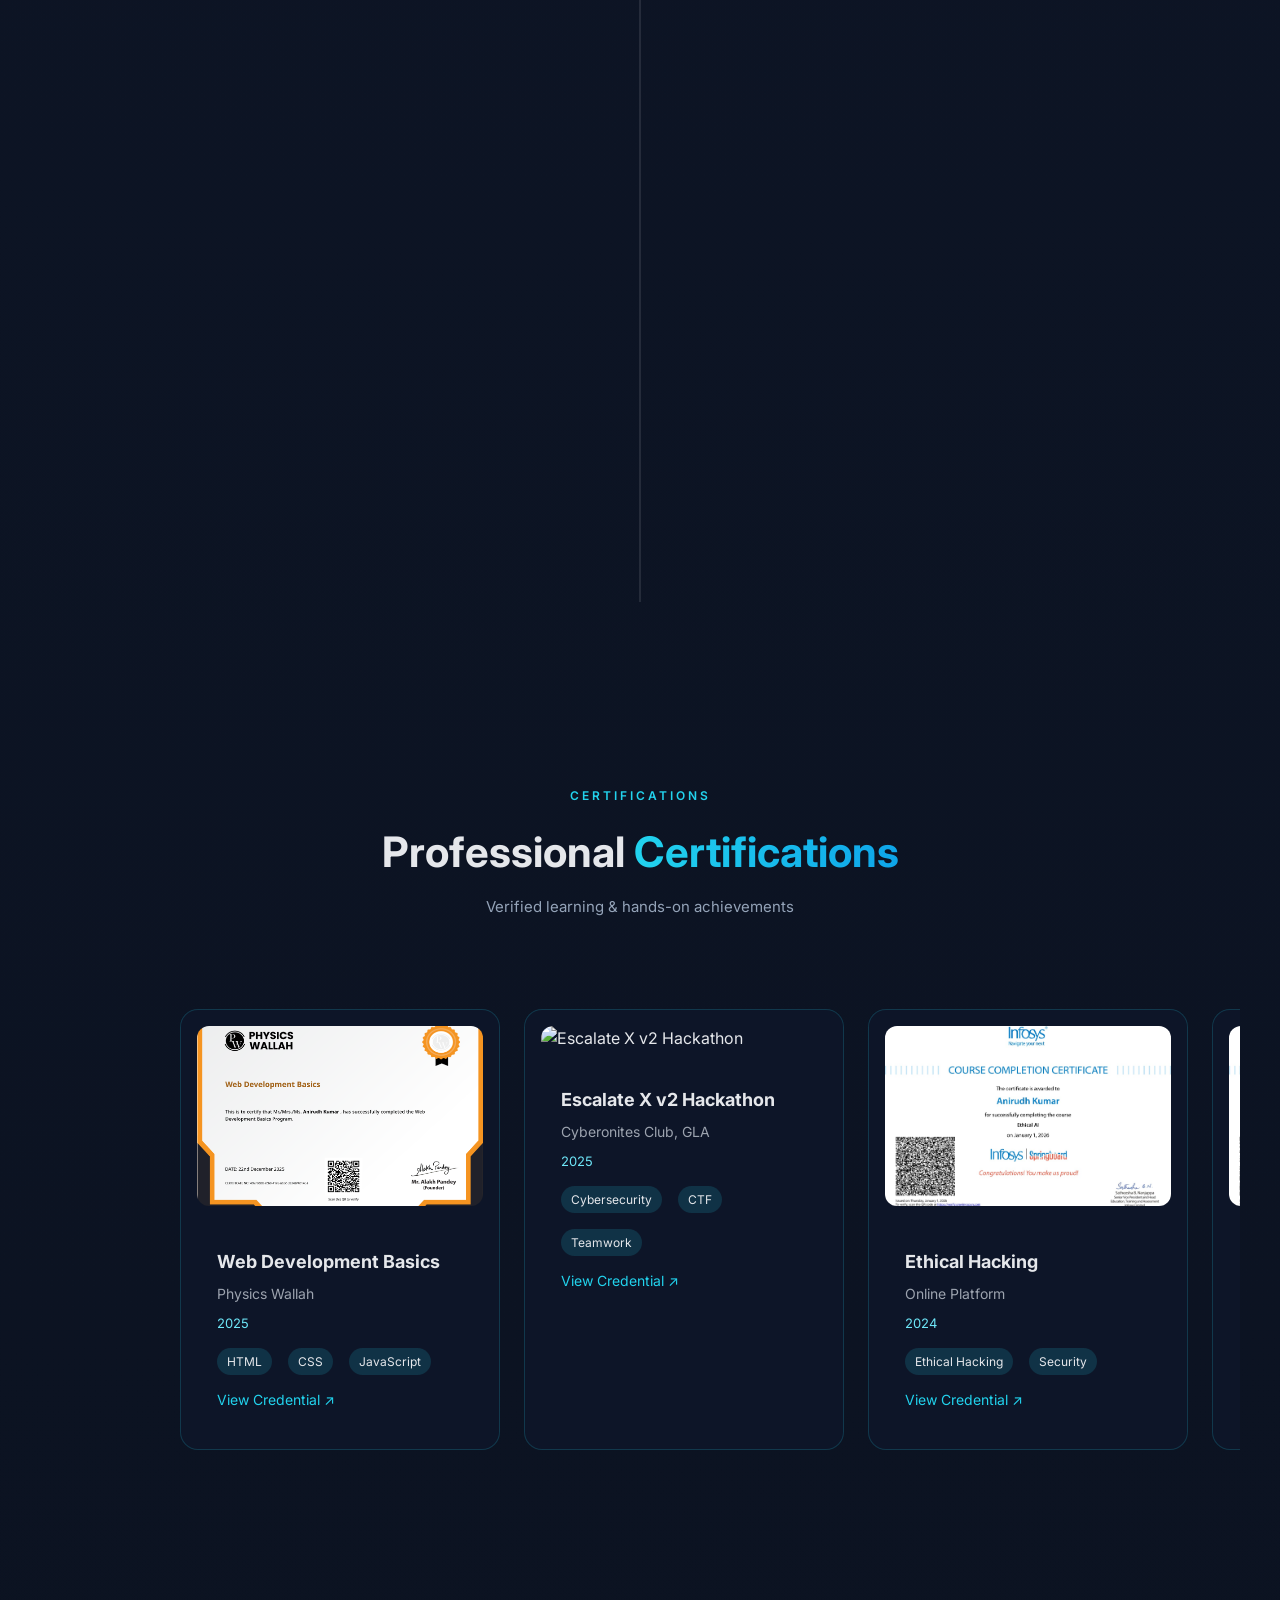
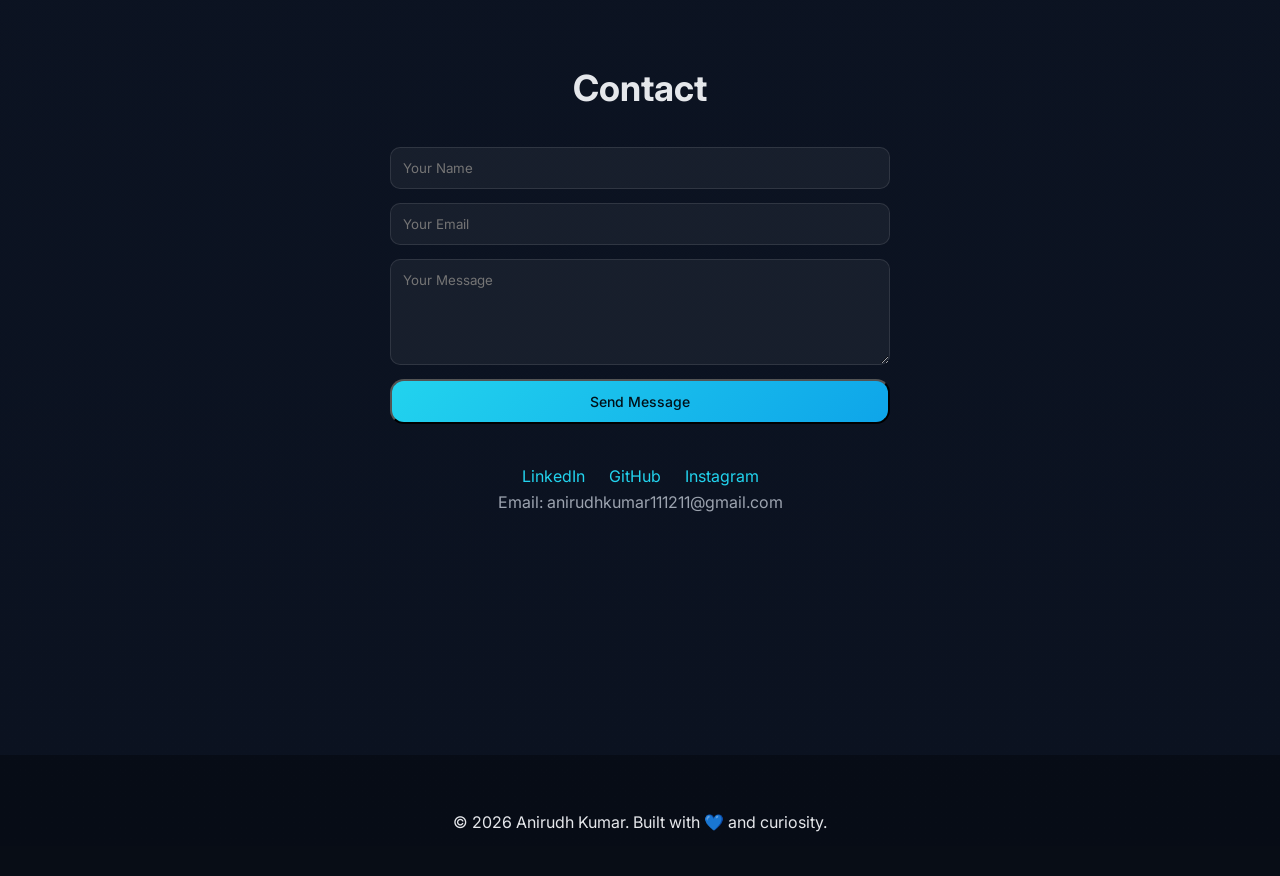
==== commit ee7930c2: "hero section" ====
--- a/Protoflio 2.0/index.html
+++ b/Protoflio 2.0/index.html
@@ -51,32 +51,52 @@
   <section id="home" class="hero">
     <div class="hero-gradient-overlay"></div>
     <div class="hero-overlay"></div>
-
-    <div class="hero-content">
-      <div class="hero-badge fade-in">
-        <i data-lucide="graduation-cap" class="badge-icon"></i>
-        B.Tech Computer Science (AI & ML)
-      </div>
-
-      <h1 class="hero-title fade-in delay-1">
-        <span class="hero-greeting">Hello, I'm</span>
-        <span class="hero-name">Anirudh Kumar</span>
-      </h1>
-
-      <p class="hero-subtitle fade-in delay-2">
-        Aspiring Web Developer & Cybersecurity Enthusiast<br />
-        Building secure digital experiences with code and curiosity
-      </p>
-
-      <div class="hero-buttons fade-in delay-3">
-        <a href="#projects" class="btn primary">
-          <i data-lucide="folder-open"></i>
-          View Projects
-        </a>
-        <a href="#contact" class="btn outline">
-          <i data-lucide="mail"></i>
-          Contact Me
-        </a>
+    <div class="hero-content" role="region" aria-labelledby="hero-heading">
+      <div class="hero-inner">
+        <span class="hero-badge" aria-hidden="false">
+          <i data-lucide="graduation-cap" class="badge-icon" aria-hidden="true"></i>
+          B.Tech Computer Science (AI & ML)
+        </span>
+
+        <header class="hero-header">
+          <p class="hero-pretitle" id="hero-pretitle">AI & Cybersecurity Developer</p>
+          <h1 id="hero-heading" class="hero-title">
+            Anirudh Kumar
+          </h1>
+          <p class="hero-role">AI & Cybersecurity Developer</p>
+        </header>
+
+        <p class="hero-subtitle">
+          AI-focused developer building secure web systems and tools —
+          combining practical security with machine learning applications.
+        </p>
+
+        <div class="hero-cta">
+          <a class="btn btn-primary" href="#projects" aria-label="View Projects">
+            <i data-lucide="folder-open" aria-hidden="true"></i>
+            View Projects
+          </a>
+
+          <a class="btn btn-primary" href="assets/Anirudh_Kumar_Resume.pdf" download rel="noopener" aria-label="Download Resume">
+            <i data-lucide="download" aria-hidden="true"></i>
+            Download Resume
+          </a>
+        </div>
+
+        <div class="hero-socials" aria-label="Social links">
+          <a href="https://github.com/anirudhx07" class="social-link" target="_blank" rel="noopener" aria-label="GitHub">
+            <i data-lucide="github" aria-hidden="true"></i>
+            <span class="sr-only">GitHub</span>
+          </a>
+          <a href="https://www.linkedin.com/in/anirudhx07" class="social-link" target="_blank" rel="noopener" aria-label="LinkedIn">
+            <i data-lucide="linkedin" aria-hidden="true"></i>
+            <span class="sr-only">LinkedIn</span>
+          </a>
+          <a href="mailto:anirudh@example.com" class="social-link" aria-label="Email">
+            <i data-lucide="mail" aria-hidden="true"></i>
+            <span class="sr-only">Email</span>
+          </a>
+        </div>
       </div>
     </div>
   </section>
--- a/Protoflio 2.0/style.css
+++ b/Protoflio 2.0/style.css
@@ -163,6 +163,197 @@
   justify-content: center;
 }
 
+/* =========================
+   HERO — Enhanced Styling
+   Scoped to hero classes introduced in HTML
+========================= */
+
+.hero-content {
+  display: flex;
+  align-items: center;
+  justify-content: center;
+  padding: 80px 24px;
+}
+
+.hero-inner {
+  width: 100%;
+  max-width: 980px;
+  background: linear-gradient(180deg, rgba(255,255,255,0.02), rgba(255,255,255,0.01));
+  border: 1px solid rgba(255,255,255,0.04);
+  padding: 48px 36px;
+  border-radius: 16px;
+  backdrop-filter: blur(10px) saturate(120%);
+  box-shadow: 0 10px 30px rgba(2,6,23,0.6), inset 0 1px 0 rgba(255,255,255,0.02);
+  text-align: center;
+}
+
+/* entrance animation (respects reduced-motion via JS) */
+.hero-inner {
+  opacity: 0;
+  transform: translateY(10px);
+  transition: opacity 560ms cubic-bezier(.2,.9,.3,1), transform 560ms cubic-bezier(.2,.9,.3,1);
+}
+
+.hero-inner.is-visible {
+  opacity: 1;
+  transform: translateY(0);
+}
+
+/* role typing / rotator styles */
+.hero-role { position: relative; display: block; }
+.role-text { display: inline-block; min-width: 220px; }
+.role-cursor {
+  display: inline-block;
+  width: 2px;
+  height: 1.05em;
+  background: var(--text-main);
+  margin-left: 8px;
+  opacity: .9;
+  vertical-align: middle;
+  animation: blink 1s steps(2,end) infinite;
+}
+
+@keyframes blink {
+  50% { opacity: 0; }
+}
+
+.hero-badge {
+  display: inline-flex;
+  align-items: center;
+  gap: 10px;
+  padding: 6px 14px;
+  font-size: 13px;
+  border-radius: 999px;
+  color: var(--accent);
+  background: linear-gradient(90deg, rgba(34,211,238,0.06), rgba(34,211,238,0.03));
+  border: 1px solid rgba(34,211,238,0.12);
+  margin-bottom: 18px;
+}
+
+.hero-header .hero-pretitle {
+  font-size: 13px;
+  color: var(--text-muted);
+  letter-spacing: 0.08em;
+  text-transform: uppercase;
+  margin-bottom: 8px;
+}
+
+.hero-title {
+  font-family: 'Outfit', 'Inter', system-ui, sans-serif;
+  font-weight: 800;
+  line-height: 1;
+  margin: 0 0 12px;
+  font-size: clamp(40px, 7vw, 88px);
+  color: var(--text-main);
+  /* subtle neon gradient + glow */
+  background: linear-gradient(90deg, #9be8ff, #6ee7b7, #c084fc);
+  -webkit-background-clip: text;
+  background-clip: text;
+  color: transparent;
+  filter: drop-shadow(0 8px 24px rgba(34,211,238,0.06));
+}
+
+.hero-role {
+  color: var(--text-muted);
+  font-size: 16px;
+  margin-bottom: 18px;
+}
+
+.hero-subtitle {
+  font-size: 16px;
+  color: #b8c2cf;
+  max-width: 820px;
+  margin: 0 auto 26px;
+}
+
+.hero-cta {
+  display: flex;
+  gap: 14px;
+  justify-content: center;
+  margin-bottom: 18px;
+}
+
+.btn.btn-primary,
+.btn.btn-secondary {
+  display: inline-flex;
+  align-items: center;
+  gap: 10px;
+  padding: 12px 20px;
+  border-radius: 12px;
+  font-weight: 600;
+  text-decoration: none;
+  transition: transform 180ms ease, box-shadow 180ms ease, opacity 180ms ease;
+}
+
+.btn.btn-primary {
+  background: linear-gradient(90deg, #00cfe8, #6ee7b7);
+  color: #031019;
+  box-shadow: 0 8px 20px rgba(34,211,238,0.08);
+}
+
+.btn.btn-primary:hover {
+  transform: translateY(-4px);
+  box-shadow: 0 18px 40px rgba(34,211,238,0.12);
+}
+
+.btn.btn-secondary {
+  background: transparent;
+  border: 1px solid rgba(255,255,255,0.08);
+  color: var(--text-main);
+}
+
+.hero-socials {
+  display: inline-flex;
+  gap: 12px;
+  justify-content: center;
+  margin-top: 6px;
+}
+
+.social-link {
+  display: inline-grid;
+  place-items: center;
+  width: 36px;
+  height: 36px;
+  border-radius: 10px;
+  background: rgba(255,255,255,0.02);
+  color: var(--text-main);
+  border: 1px solid rgba(255,255,255,0.03);
+  transition: transform 140ms ease, background 140ms ease, box-shadow 140ms ease;
+}
+
+.social-link:hover {
+  transform: translateY(-3px);
+  background: rgba(34,211,238,0.06);
+  box-shadow: 0 8px 20px rgba(34,211,238,0.06);
+}
+
+.sr-only {
+  position: absolute !important;
+  width: 1px !important;
+  height: 1px !important;
+  padding: 0 !important;
+  margin: -1px !important;
+  overflow: hidden !important;
+  clip: rect(0, 0, 0, 0) !important;
+  white-space: nowrap !important;
+  border: 0 !important;
+}
+
+/* Responsive tweaks */
+@media (max-width: 900px) {
+  .hero-inner { padding: 36px 24px; }
+  .hero-title { font-size: clamp(36px, 9vw, 64px); }
+}
+
+@media (max-width: 520px) {
+  .hero-inner { padding: 28px 18px; border-radius: 12px; }
+  .hero-title { font-size: 32px; }
+  .hero-subtitle { font-size: 14px; }
+  .hero-cta { flex-direction: column; gap: 10px; }
+  .btn.btn-primary, .btn.btn-secondary { width: 100%; justify-content: center; }
+  .social-link { width: 34px; height: 34px; }
+}
+
 /* BUTTONS */
 .btn {
   padding: 12px 22px;
